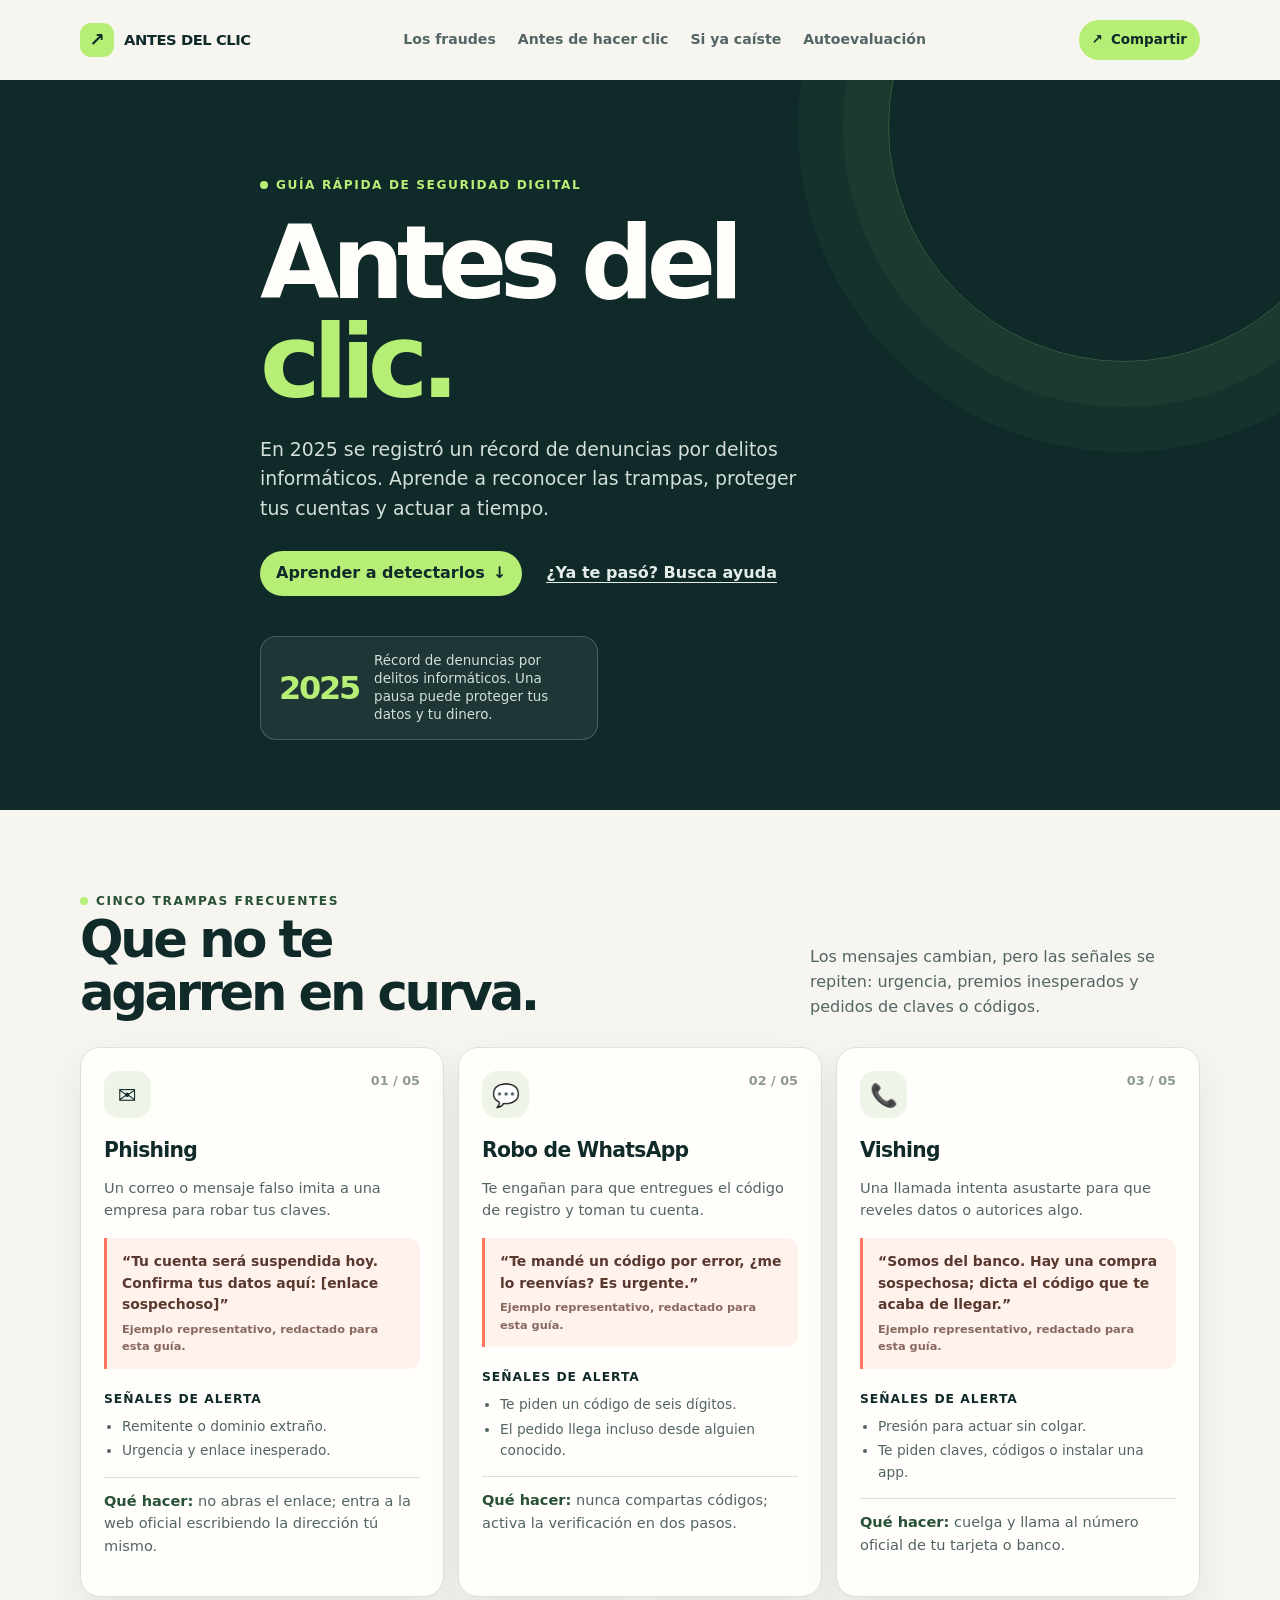
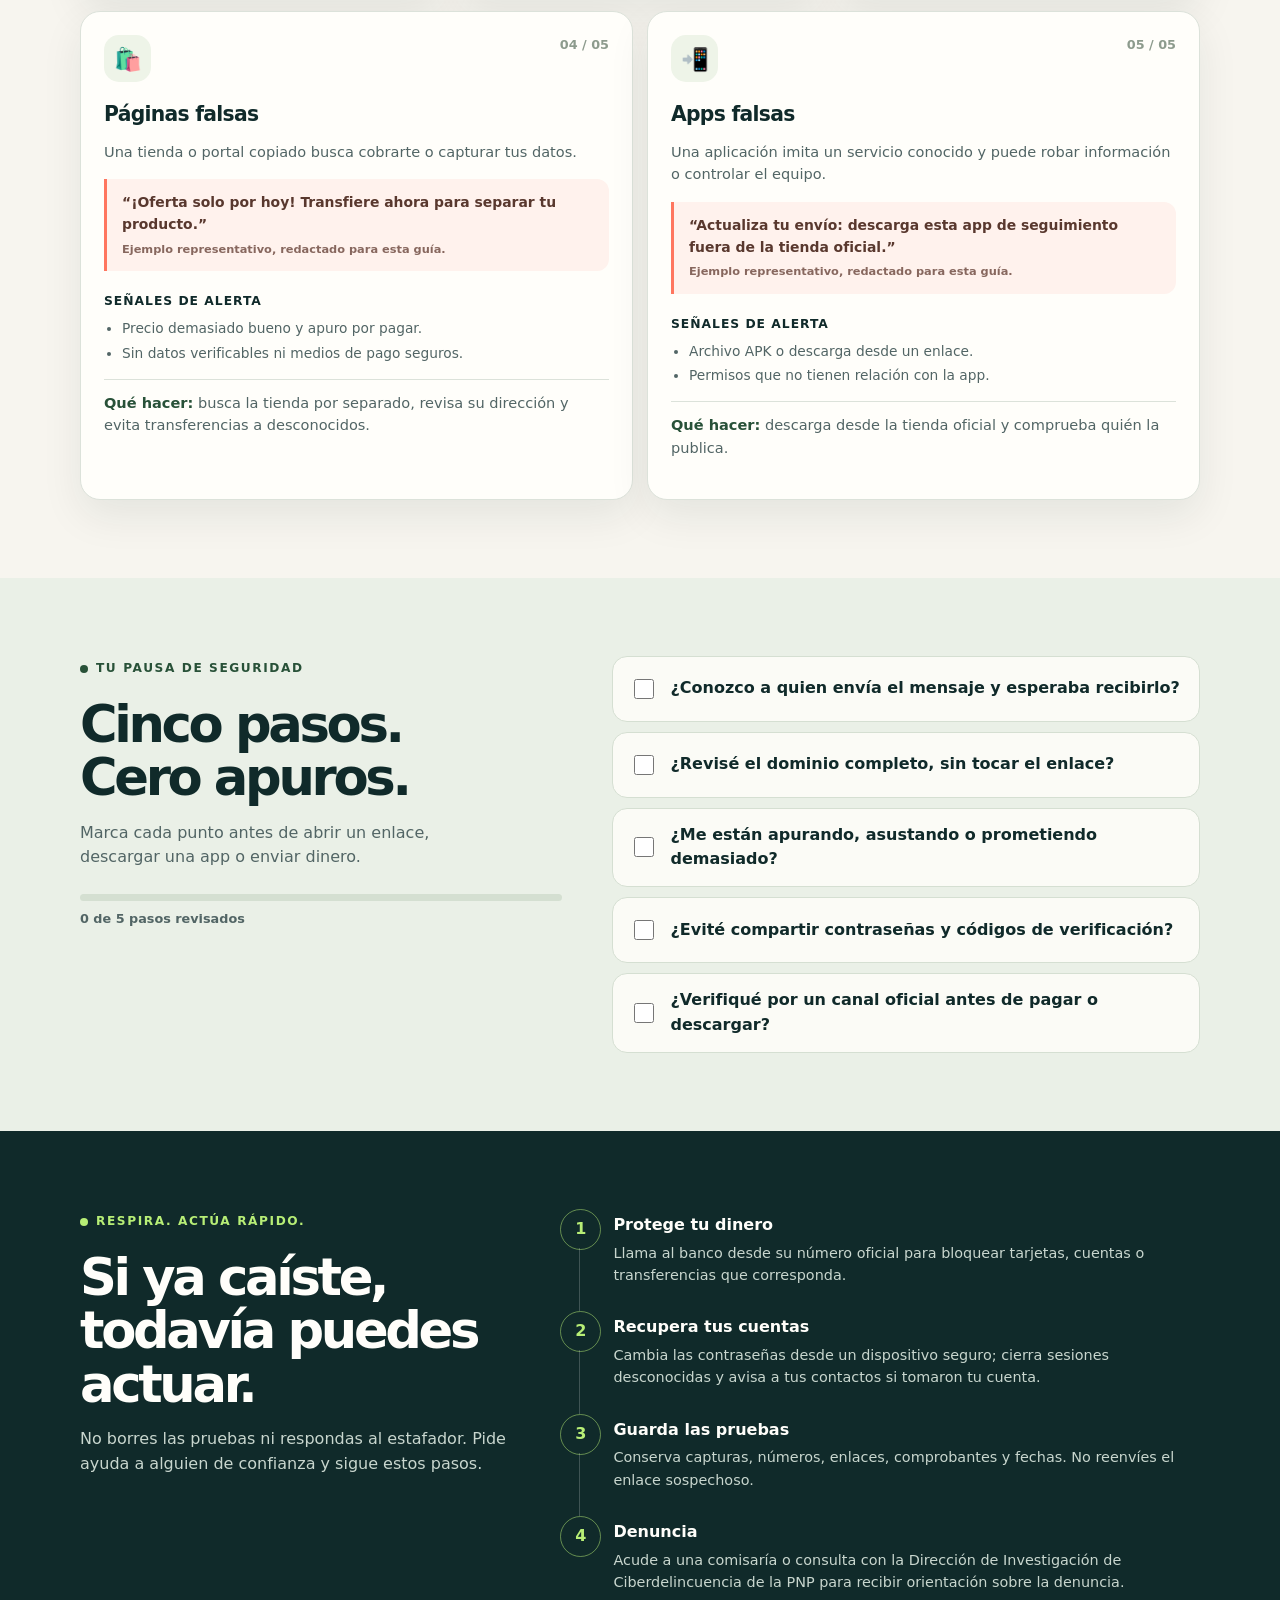
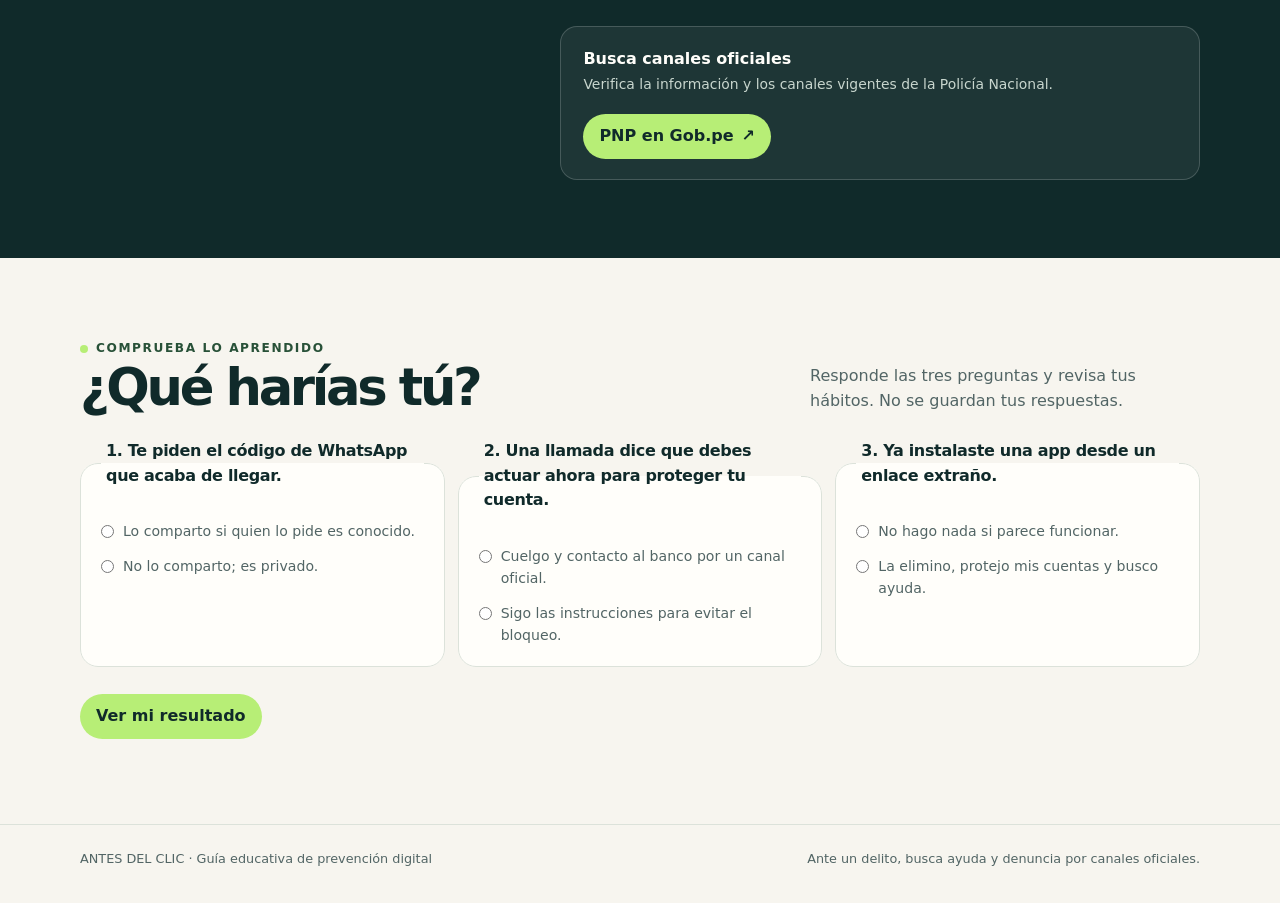
==== index.html @ f29f9cc2 "Add Antes del clic fraud prevention guide Co-authored-by: Copilot App <223556219+Copilot@users.norep" ====
<!doctype html>
<html lang="es">
<head>
  <meta charset="utf-8">
  <meta name="viewport" content="width=device-width, initial-scale=1">
  <meta name="theme-color" content="#102a2a">
  <meta name="description" content="Aprende a reconocer cinco fraudes digitales, proteger tus cuentas y saber qué hacer si ya caíste.">
  <title>Antes del clic — Guía contra fraudes digitales</title>
  <style>
    :root {
      color-scheme: light;
      --ink: #102a2a;
      --muted: #526565;
      --paper: #f7f5ef;
      --card: #fffefa;
      --green: #b7ee76;
      --green-dark: #285138;
      --coral: #ff765f;
      --line: #dce2da;
      --shadow: 0 16px 42px rgba(16, 42, 42, .08);
      font-family: Inter, ui-sans-serif, system-ui, -apple-system, BlinkMacSystemFont, "Segoe UI", sans-serif;
    }

    * { box-sizing: border-box; }
    html { scroll-behavior: smooth; }
    body {
      margin: 0;
      background: var(--paper);
      color: var(--ink);
      line-height: 1.55;
    }
    a { color: inherit; }
    button, input { font: inherit; }
    button, a { -webkit-tap-highlight-color: transparent; }
    :focus-visible { outline: 3px solid #ec704f; outline-offset: 3px; }

    .wrap { width: min(1120px, calc(100% - 40px)); margin-inline: auto; }
    .topbar {
      display: flex;
      align-items: center;
      justify-content: space-between;
      gap: 20px;
      padding-block: 20px;
    }
    .brand {
      display: inline-flex;
      align-items: center;
      gap: 10px;
      color: var(--ink);
      font-size: .92rem;
      font-weight: 850;
      letter-spacing: -.03em;
      text-decoration: none;
    }
    .brand-mark {
      display: grid;
      width: 34px;
      aspect-ratio: 1;
      place-items: center;
      border-radius: 11px;
      background: var(--green);
      font-size: 1.15rem;
    }
    .nav { display: flex; align-items: center; gap: 22px; }
    .nav a {
      color: var(--muted);
      font-size: .88rem;
      font-weight: 700;
      text-decoration: none;
    }
    .nav a:hover { color: var(--ink); }
    .share-button, .button {
      display: inline-flex;
      min-height: 44px;
      align-items: center;
      justify-content: center;
      gap: 8px;
      padding: 10px 16px;
      border: 0;
      border-radius: 999px;
      background: var(--green);
      color: var(--ink);
      cursor: pointer;
      font-weight: 800;
      text-decoration: none;
      transition: transform .18s ease, background .18s ease;
    }
    .share-button:hover, .button:hover { transform: translateY(-2px); background: #a9e563; }
    .share-button { min-height: 40px; padding: 8px 13px; font-size: .84rem; }

    .hero {
      position: relative;
      overflow: hidden;
      padding: clamp(42px, 8vw, 92px) 0 70px;
      background: var(--ink);
      color: #fffefa;
    }
    .hero::after {
      position: absolute;
      top: -190px;
      right: -80px;
      width: 470px;
      height: 470px;
      border: 1px solid rgba(183, 238, 118, .24);
      border-radius: 50%;
      box-shadow: 0 0 0 45px rgba(183, 238, 118, .04), 0 0 0 90px rgba(183, 238, 118, .035);
      content: "";
      pointer-events: none;
    }
    .hero-inner { position: relative; z-index: 1; max-width: 760px; }
    .eyebrow {
      display: inline-flex;
      align-items: center;
      gap: 8px;
      margin: 0 0 20px;
      color: var(--green);
      font-size: .76rem;
      font-weight: 850;
      letter-spacing: .13em;
      text-transform: uppercase;
    }
    .eyebrow::before { width: 8px; height: 8px; border-radius: 50%; background: var(--green); content: ""; }
    h1 {
      max-width: 760px;
      margin: 0;
      font-size: clamp(2.7rem, 8vw, 6.6rem);
      font-weight: 850;
      letter-spacing: -.075em;
      line-height: .96;
    }
    h1 span { color: var(--green); }
    .hero-copy { max-width: 560px; margin: 24px 0 28px; color: #d3dfd8; font-size: clamp(1rem, 2vw, 1.18rem); }
    .hero-actions { display: flex; flex-wrap: wrap; align-items: center; gap: 12px; }
    .text-link { padding: 10px 12px; color: #e4ede7; font-weight: 750; text-decoration-thickness: 1px; text-underline-offset: 4px; }
    .stat {
      display: flex;
      align-items: center;
      gap: 15px;
      width: fit-content;
      margin-top: 40px;
      padding: 15px 18px;
      border: 1px solid rgba(255,255,255,.2);
      border-radius: 16px;
      background: rgba(255,255,255,.06);
    }
    .stat-number { color: var(--green); font-size: 2rem; font-weight: 900; letter-spacing: -.07em; line-height: 1; }
    .stat-text { max-width: 205px; color: #d3dfd8; font-size: .84rem; line-height: 1.35; }

    main section { padding-block: 78px; }
    .section-heading { display: flex; align-items: end; justify-content: space-between; gap: 24px; margin-bottom: 28px; }
    .section-heading h2, .section-title {
      margin: 0;
      font-size: clamp(2rem, 4vw, 3.25rem);
      font-weight: 850;
      letter-spacing: -.065em;
      line-height: 1.04;
    }
    .section-heading p { max-width: 390px; margin: 0; color: var(--muted); }
    .cards { display: grid; grid-template-columns: repeat(6, 1fr); gap: 14px; }
    .fraud-card {
      grid-column: span 2;
      display: flex;
      flex-direction: column;
      min-height: 360px;
      padding: 23px;
      border: 1px solid var(--line);
      border-radius: 20px;
      background: var(--card);
      box-shadow: var(--shadow);
    }
    .fraud-card:nth-child(4), .fraud-card:nth-child(5) { grid-column: span 3; }
    .card-top { display: flex; align-items: start; justify-content: space-between; gap: 12px; margin-bottom: 17px; }
    .icon {
      display: grid;
      width: 47px;
      aspect-ratio: 1;
      place-items: center;
      border-radius: 15px;
      background: #eef4e8;
      font-size: 1.4rem;
    }
    .number { color: #8d9b8d; font-size: .8rem; font-weight: 850; }
    .fraud-card h3 { margin: 0 0 10px; font-size: 1.27rem; letter-spacing: -.035em; }
    .fraud-card > p { margin: 0 0 16px; color: var(--muted); font-size: .91rem; }
    .message {
      margin: 0 0 17px;
      padding: 13px 15px;
      border-left: 3px solid var(--coral);
      border-radius: 0 12px 12px 0;
      background: #fff2ed;
      color: #59382e;
      font-size: .87rem;
      font-weight: 650;
    }
    .message small { display: block; margin-top: 5px; color: #87675e; font-size: .71rem; font-weight: 600; }
    .fraud-card h4 { margin: 4px 0 7px; font-size: .77rem; letter-spacing: .08em; text-transform: uppercase; }
    .fraud-card ul { margin: 0 0 15px; padding-left: 18px; color: var(--muted); font-size: .86rem; }
    .fraud-card li + li { margin-top: 3px; }
    .action-tip { margin-top: auto; padding-top: 12px; border-top: 1px solid var(--line); font-size: .86rem; }
    .action-tip strong { color: var(--green-dark); }

    .check-section { background: #eaf0e7; }
    .checklist-layout { display: grid; grid-template-columns: .9fr 1.1fr; gap: 50px; align-items: start; }
    .checklist-intro .eyebrow { color: var(--green-dark); }
    .checklist-intro .eyebrow::before { background: var(--green-dark); }
    .checklist-intro p { max-width: 360px; color: var(--muted); }
    .progress {
      height: 7px;
      overflow: hidden;
      margin: 24px 0 8px;
      border-radius: 9px;
      background: #d4dfd1;
    }
    .progress > span { display: block; width: 0; height: 100%; border-radius: inherit; background: #47805a; transition: width .2s ease; }
    .progress-label { color: var(--muted); font-size: .8rem; font-weight: 750; }
    .checklist { display: grid; gap: 10px; }
    .check-item {
      display: flex;
      min-height: 66px;
      align-items: center;
      gap: 14px;
      padding: 14px 17px;
      border: 1px solid #d5dfd2;
      border-radius: 15px;
      background: rgba(255,254,250,.8);
      cursor: pointer;
      font-weight: 720;
    }
    .check-item input { width: 20px; height: 20px; flex: 0 0 auto; accent-color: #3e7651; }
    .check-item:has(input:checked) { border-color: #7aa981; background: #f6fbf3; }

    .response { background: var(--ink); color: #fffefa; }
    .response .eyebrow { color: var(--green); }
    .response-grid { display: grid; grid-template-columns: .8fr 1.2fr; gap: 54px; }
    .response .section-title { max-width: 430px; }
    .response-intro { color: #c8d6ce; }
    .steps { display: grid; gap: 0; margin: 0; padding: 0; list-style: none; counter-reset: step; }
    .steps li {
      position: relative;
      display: grid;
      grid-template-columns: 39px 1fr;
      gap: 14px;
      padding: 0 0 25px;
      counter-increment: step;
    }
    .steps li:not(:last-child)::after {
      position: absolute;
      top: 39px;
      bottom: 0;
      left: 19px;
      width: 1px;
      background: rgba(255,255,255,.2);
      content: "";
    }
    .steps li::before {
      display: grid;
      width: 39px;
      aspect-ratio: 1;
      place-items: center;
      border: 1px solid rgba(183,238,118,.5);
      border-radius: 50%;
      color: var(--green);
      content: counter(step);
      font-weight: 850;
    }
    .steps strong { display: block; margin: 4px 0; font-size: 1rem; }
    .steps p { margin: 0; color: #c8d6ce; font-size: .9rem; }
    .report-box {
      display: flex;
      flex-wrap: wrap;
      align-items: center;
      justify-content: space-between;
      gap: 18px;
      margin-top: 7px;
      padding: 20px 22px;
      border: 1px solid rgba(255,255,255,.18);
      border-radius: 17px;
      background: rgba(255,255,255,.06);
    }
    .report-box strong { display: block; margin-bottom: 3px; }
    .report-box p { margin: 0; color: #c8d6ce; font-size: .87rem; }
    .report-box a { white-space: nowrap; }

    .quiz-section { background: var(--paper); }
    .quiz-intro { display: flex; justify-content: space-between; align-items: end; gap: 20px; margin-bottom: 25px; }
    .quiz-intro p { max-width: 390px; margin: 0; color: var(--muted); }
    .quiz {
      display: grid;
      grid-template-columns: repeat(3, 1fr);
      gap: 13px;
    }
    fieldset {
      min-width: 0;
      margin: 0;
      padding: 20px;
      border: 1px solid var(--line);
      border-radius: 18px;
      background: var(--card);
    }
    legend { padding: 0 5px; font-weight: 800; letter-spacing: -.02em; }
    .option { display: flex; align-items: start; gap: 9px; margin-top: 13px; color: var(--muted); font-size: .88rem; cursor: pointer; }
    .option input { flex: 0 0 auto; margin: 4px 0 0; accent-color: #3e7651; }
    .quiz-actions { display: flex; align-items: center; gap: 16px; margin-top: 19px; }
    .quiz-result { min-height: 28px; color: var(--green-dark); font-weight: 750; }
    .quiz-result[data-state="error"] { color: #aa452f; }

    footer { padding: 24px 0 34px; border-top: 1px solid var(--line); color: var(--muted); font-size: .8rem; }
    .footer-inner { display: flex; justify-content: space-between; gap: 20px; }
    .sr-only {
      position: absolute;
      width: 1px;
      height: 1px;
      overflow: hidden;
      clip: rect(0, 0, 0, 0);
      white-space: nowrap;
      clip-path: inset(50%);
    }

    @media (max-width: 760px) {
      .wrap { width: min(100% - 32px, 600px); }
      .topbar { padding-block: 14px; }
      .nav { display: none; }
      .hero { padding: 58px 0 50px; }
      .hero::after { top: -220px; right: -300px; }
      .hero-copy { margin-top: 18px; }
      .stat { margin-top: 30px; }
      main section { padding-block: 55px; }
      .section-heading, .quiz-intro { display: block; }
      .section-heading p, .quiz-intro p { margin-top: 12px; }
      .cards { grid-template-columns: 1fr; gap: 12px; }
      .fraud-card, .fraud-card:nth-child(4), .fraud-card:nth-child(5) { grid-column: auto; min-height: 0; padding: 20px; }
      .checklist-layout, .response-grid { grid-template-columns: 1fr; gap: 25px; }
      .checklist-intro p { margin-bottom: 0; }
      .progress { margin-top: 19px; }
      .quiz { grid-template-columns: 1fr; }
      .quiz-actions { align-items: start; flex-direction: column; gap: 8px; }
      .footer-inner { flex-direction: column; gap: 6px; }
    }
    @media (prefers-reduced-motion: reduce) {
      *, *::before, *::after { scroll-behavior: auto !important; transition-duration: .01ms !important; }
    }
  </style>
</head>
<body>
  <header class="wrap topbar">
    <a class="brand" href="#" aria-label="Antes del clic, inicio">
      <span class="brand-mark" aria-hidden="true">↗</span>
      <span>ANTES DEL CLIC</span>
    </a>
    <nav class="nav" aria-label="Navegación principal">
      <a href="#fraudes">Los fraudes</a>
      <a href="#verificacion">Antes de hacer clic</a>
      <a href="#ayuda">Si ya caíste</a>
      <a href="#quiz">Autoevaluación</a>
    </nav>
    <button class="share-button" id="share-button" type="button" aria-label="Compartir esta guía">↗ <span>Compartir</span></button>
  </header>

  <section class="hero" aria-labelledby="hero-title">
    <div class="wrap hero-inner">
      <p class="eyebrow">Guía rápida de seguridad digital</p>
      <h1 id="hero-title">Antes del<br><span>clic.</span></h1>
      <p class="hero-copy">En 2025 se registró un récord de denuncias por delitos informáticos. Aprende a reconocer las trampas, proteger tus cuentas y actuar a tiempo.</p>
      <div class="hero-actions">
        <a class="button" href="#fraudes">Aprender a detectarlos <span aria-hidden="true">↓</span></a>
        <a class="text-link" href="#ayuda">¿Ya te pasó? Busca ayuda</a>
      </div>
      <div class="stat" role="note" aria-label="Dato central: récord de denuncias por delitos informáticos en 2025">
        <span class="stat-number">2025</span>
        <span class="stat-text">Récord de denuncias por delitos informáticos. Una pausa puede proteger tus datos y tu dinero.</span>
      </div>
    </div>
  </section>

  <main>
    <section class="wrap" id="fraudes" aria-labelledby="fraudes-title">
      <div class="section-heading">
        <div>
          <p class="eyebrow" style="color: var(--green-dark);">Cinco trampas frecuentes</p>
          <h2 id="fraudes-title">Que no te<br>agarren en curva.</h2>
        </div>
        <p>Los mensajes cambian, pero las señales se repiten: urgencia, premios inesperados y pedidos de claves o códigos.</p>
      </div>

      <div class="cards">
        <article class="fraud-card">
          <div class="card-top"><span class="icon" aria-hidden="true">✉️</span><span class="number">01 / 05</span></div>
          <h3>Phishing</h3>
          <p>Un correo o mensaje falso imita a una empresa para robar tus claves.</p>
          <blockquote class="message">“Tu cuenta será suspendida hoy. Confirma tus datos aquí: [enlace sospechoso]”<small>Ejemplo representativo, redactado para esta guía.</small></blockquote>
          <h4>Señales de alerta</h4>
          <ul><li>Remitente o dominio extraño.</li><li>Urgencia y enlace inesperado.</li></ul>
          <p class="action-tip"><strong>Qué hacer:</strong> no abras el enlace; entra a la web oficial escribiendo la dirección tú mismo.</p>
        </article>

        <article class="fraud-card">
          <div class="card-top"><span class="icon" aria-hidden="true">💬</span><span class="number">02 / 05</span></div>
          <h3>Robo de WhatsApp</h3>
          <p>Te engañan para que entregues el código de registro y toman tu cuenta.</p>
          <blockquote class="message">“Te mandé un código por error, ¿me lo reenvías? Es urgente.”<small>Ejemplo representativo, redactado para esta guía.</small></blockquote>
          <h4>Señales de alerta</h4>
          <ul><li>Te piden un código de seis dígitos.</li><li>El pedido llega incluso desde alguien conocido.</li></ul>
          <p class="action-tip"><strong>Qué hacer:</strong> nunca compartas códigos; activa la verificación en dos pasos.</p>
        </article>

        <article class="fraud-card">
          <div class="card-top"><span class="icon" aria-hidden="true">📞</span><span class="number">03 / 05</span></div>
          <h3>Vishing</h3>
          <p>Una llamada intenta asustarte para que reveles datos o autorices algo.</p>
          <blockquote class="message">“Somos del banco. Hay una compra sospechosa; dicta el código que te acaba de llegar.”<small>Ejemplo representativo, redactado para esta guía.</small></blockquote>
          <h4>Señales de alerta</h4>
          <ul><li>Presión para actuar sin colgar.</li><li>Te piden claves, códigos o instalar una app.</li></ul>
          <p class="action-tip"><strong>Qué hacer:</strong> cuelga y llama al número oficial de tu tarjeta o banco.</p>
        </article>

        <article class="fraud-card">
          <div class="card-top"><span class="icon" aria-hidden="true">🛍️</span><span class="number">04 / 05</span></div>
          <h3>Páginas falsas</h3>
          <p>Una tienda o portal copiado busca cobrarte o capturar tus datos.</p>
          <blockquote class="message">“¡Oferta solo por hoy! Transfiere ahora para separar tu producto.”<small>Ejemplo representativo, redactado para esta guía.</small></blockquote>
          <h4>Señales de alerta</h4>
          <ul><li>Precio demasiado bueno y apuro por pagar.</li><li>Sin datos verificables ni medios de pago seguros.</li></ul>
          <p class="action-tip"><strong>Qué hacer:</strong> busca la tienda por separado, revisa su dirección y evita transferencias a desconocidos.</p>
        </article>

        <article class="fraud-card">
          <div class="card-top"><span class="icon" aria-hidden="true">📲</span><span class="number">05 / 05</span></div>
          <h3>Apps falsas</h3>
          <p>Una aplicación imita un servicio conocido y puede robar información o controlar el equipo.</p>
          <blockquote class="message">“Actualiza tu envío: descarga esta app de seguimiento fuera de la tienda oficial.”<small>Ejemplo representativo, redactado para esta guía.</small></blockquote>
          <h4>Señales de alerta</h4>
          <ul><li>Archivo APK o descarga desde un enlace.</li><li>Permisos que no tienen relación con la app.</li></ul>
          <p class="action-tip"><strong>Qué hacer:</strong> descarga desde la tienda oficial y comprueba quién la publica.</p>
        </article>
      </div>
    </section>

    <section class="check-section" id="verificacion" aria-labelledby="check-title">
      <div class="wrap checklist-layout">
        <div class="checklist-intro">
          <p class="eyebrow">Tu pausa de seguridad</p>
          <h2 class="section-title" id="check-title">Cinco pasos.<br>Cero apuros.</h2>
          <p>Marca cada punto antes de abrir un enlace, descargar una app o enviar dinero.</p>
          <div class="progress" role="progressbar" aria-label="Progreso de la lista de verificación" aria-valuemin="0" aria-valuemax="5" aria-valuenow="0"><span id="progress-bar"></span></div>
          <div class="progress-label" id="progress-label" aria-live="polite">0 de 5 pasos revisados</div>
        </div>
        <div class="checklist">
          <label class="check-item"><input type="checkbox"><span>¿Conozco a quien envía el mensaje y esperaba recibirlo?</span></label>
          <label class="check-item"><input type="checkbox"><span>¿Revisé el dominio completo, sin tocar el enlace?</span></label>
          <label class="check-item"><input type="checkbox"><span>¿Me están apurando, asustando o prometiendo demasiado?</span></label>
          <label class="check-item"><input type="checkbox"><span>¿Evité compartir contraseñas y códigos de verificación?</span></label>
          <label class="check-item"><input type="checkbox"><span>¿Verifiqué por un canal oficial antes de pagar o descargar?</span></label>
        </div>
      </div>
    </section>

    <section class="response" id="ayuda" aria-labelledby="help-title">
      <div class="wrap response-grid">
        <div>
          <p class="eyebrow">Respira. Actúa rápido.</p>
          <h2 class="section-title" id="help-title">Si ya caíste,<br>todavía puedes actuar.</h2>
          <p class="response-intro">No borres las pruebas ni respondas al estafador. Pide ayuda a alguien de confianza y sigue estos pasos.</p>
        </div>
        <div>
          <ol class="steps">
            <li><div><strong>Protege tu dinero</strong><p>Llama al banco desde su número oficial para bloquear tarjetas, cuentas o transferencias que corresponda.</p></div></li>
            <li><div><strong>Recupera tus cuentas</strong><p>Cambia las contraseñas desde un dispositivo seguro; cierra sesiones desconocidas y avisa a tus contactos si tomaron tu cuenta.</p></div></li>
            <li><div><strong>Guarda las pruebas</strong><p>Conserva capturas, números, enlaces, comprobantes y fechas. No reenvíes el enlace sospechoso.</p></div></li>
            <li><div><strong>Denuncia</strong><p>Acude a una comisaría o consulta con la Dirección de Investigación de Ciberdelincuencia de la PNP para recibir orientación sobre la denuncia.</p></div></li>
          </ol>
          <div class="report-box">
            <div><strong>Busca canales oficiales</strong><p>Verifica la información y los canales vigentes de la Policía Nacional.</p></div>
            <a class="button" href="https://www.gob.pe/pnp" target="_blank" rel="noopener noreferrer">PNP en Gob.pe <span aria-hidden="true">↗</span></a>
          </div>
        </div>
      </div>
    </section>

    <section class="quiz-section" id="quiz" aria-labelledby="quiz-title">
      <div class="wrap">
        <div class="quiz-intro">
          <div><p class="eyebrow" style="color: var(--green-dark);">Comprueba lo aprendido</p><h2 class="section-title" id="quiz-title">¿Qué harías tú?</h2></div>
          <p>Responde las tres preguntas y revisa tus hábitos. No se guardan tus respuestas.</p>
        </div>
        <form id="quiz-form">
          <div class="quiz">
            <fieldset>
              <legend>1. Te piden el código de WhatsApp que acaba de llegar.</legend>
              <label class="option"><input type="radio" name="q1" value="a"> Lo comparto si quien lo pide es conocido.</label>
              <label class="option"><input type="radio" name="q1" value="b"> No lo comparto; es privado.</label>
            </fieldset>
            <fieldset>
              <legend>2. Una llamada dice que debes actuar ahora para proteger tu cuenta.</legend>
              <label class="option"><input type="radio" name="q2" value="a"> Cuelgo y contacto al banco por un canal oficial.</label>
              <label class="option"><input type="radio" name="q2" value="b"> Sigo las instrucciones para evitar el bloqueo.</label>
            </fieldset>
            <fieldset>
              <legend>3. Ya instalaste una app desde un enlace extraño.</legend>
              <label class="option"><input type="radio" name="q3" value="a"> No hago nada si parece funcionar.</label>
              <label class="option"><input type="radio" name="q3" value="b"> La elimino, protejo mis cuentas y busco ayuda.</label>
            </fieldset>
          </div>
          <div class="quiz-actions">
            <button class="button" type="submit">Ver mi resultado</button>
            <p class="quiz-result" id="quiz-result" aria-live="polite"></p>
          </div>
        </form>
      </div>
    </section>
  </main>

  <footer>
    <div class="wrap footer-inner">
      <span>ANTES DEL CLIC · Guía educativa de prevención digital</span>
      <span>Ante un delito, busca ayuda y denuncia por canales oficiales.</span>
    </div>
  </footer>

  <script>
    const checks = Array.from(document.querySelectorAll('.check-item input'));
    const progressBar = document.getElementById('progress-bar');
    const progress = document.querySelector('.progress');
    const progressLabel = document.getElementById('progress-label');

    function updateProgress() {
      const completed = checks.filter((check) => check.checked).length;
      progressBar.style.width = `${completed * 20}%`;
      progress.setAttribute('aria-valuenow', String(completed));
      progressLabel.textContent = `${completed} de 5 pasos revisados`;
    }

    checks.forEach((check) => check.addEventListener('change', updateProgress));

    document.getElementById('quiz-form').addEventListener('submit', (event) => {
      event.preventDefault();
      const form = event.currentTarget;
      const answers = ['q1', 'q2', 'q3'];
      const result = document.getElementById('quiz-result');
      const unanswered = answers.some((name) => !form.querySelector(`input[name="${name}"]:checked`));

      if (unanswered) {
        result.dataset.state = 'error';
        result.textContent = 'Responde las tres preguntas para ver tu resultado.';
        return;
      }

      const score = answers.reduce((total, name) => {
        return total + (form.querySelector(`input[name="${name}"]:checked`).value === 'b' && name !== 'q2' ||
          form.querySelector(`input[name="${name}"]:checked`).value === 'a' && name === 'q2' ? 1 : 0);
      }, 0);
      result.dataset.state = 'success';
      result.textContent = score === 3
        ? '¡Excelente! Reconoces las señales y sabes cómo reaccionar.'
        : `Obtuviste ${score} de 3. Repasa la guía: tus códigos son privados y siempre puedes verificar por un canal oficial.`;
    });

    document.getElementById('share-button').addEventListener('click', async () => {
      const shareData = {
        title: document.title,
        text: 'Una guía breve para reconocer fraudes digitales y saber qué hacer.',
        url: window.location.href
      };
      const button = document.getElementById('share-button');
      try {
        if (navigator.share) {
          await navigator.share(shareData);
        } else if (navigator.clipboard && window.isSecureContext) {
          await navigator.clipboard.writeText(shareData.url);
          button.querySelector('span').textContent = 'Enlace copiado';
          window.setTimeout(() => { button.querySelector('span').textContent = 'Compartir'; }, 2200);
        } else {
          window.prompt('Copia este enlace para compartir la guía:', shareData.url);
        }
      } catch (error) {
        if (error.name !== 'AbortError') {
          button.querySelector('span').textContent = 'No se pudo compartir';
          window.setTimeout(() => { button.querySelector('span').textContent = 'Compartir'; }, 2200);
        }
      }
    });
  </script>
</body>
</html>
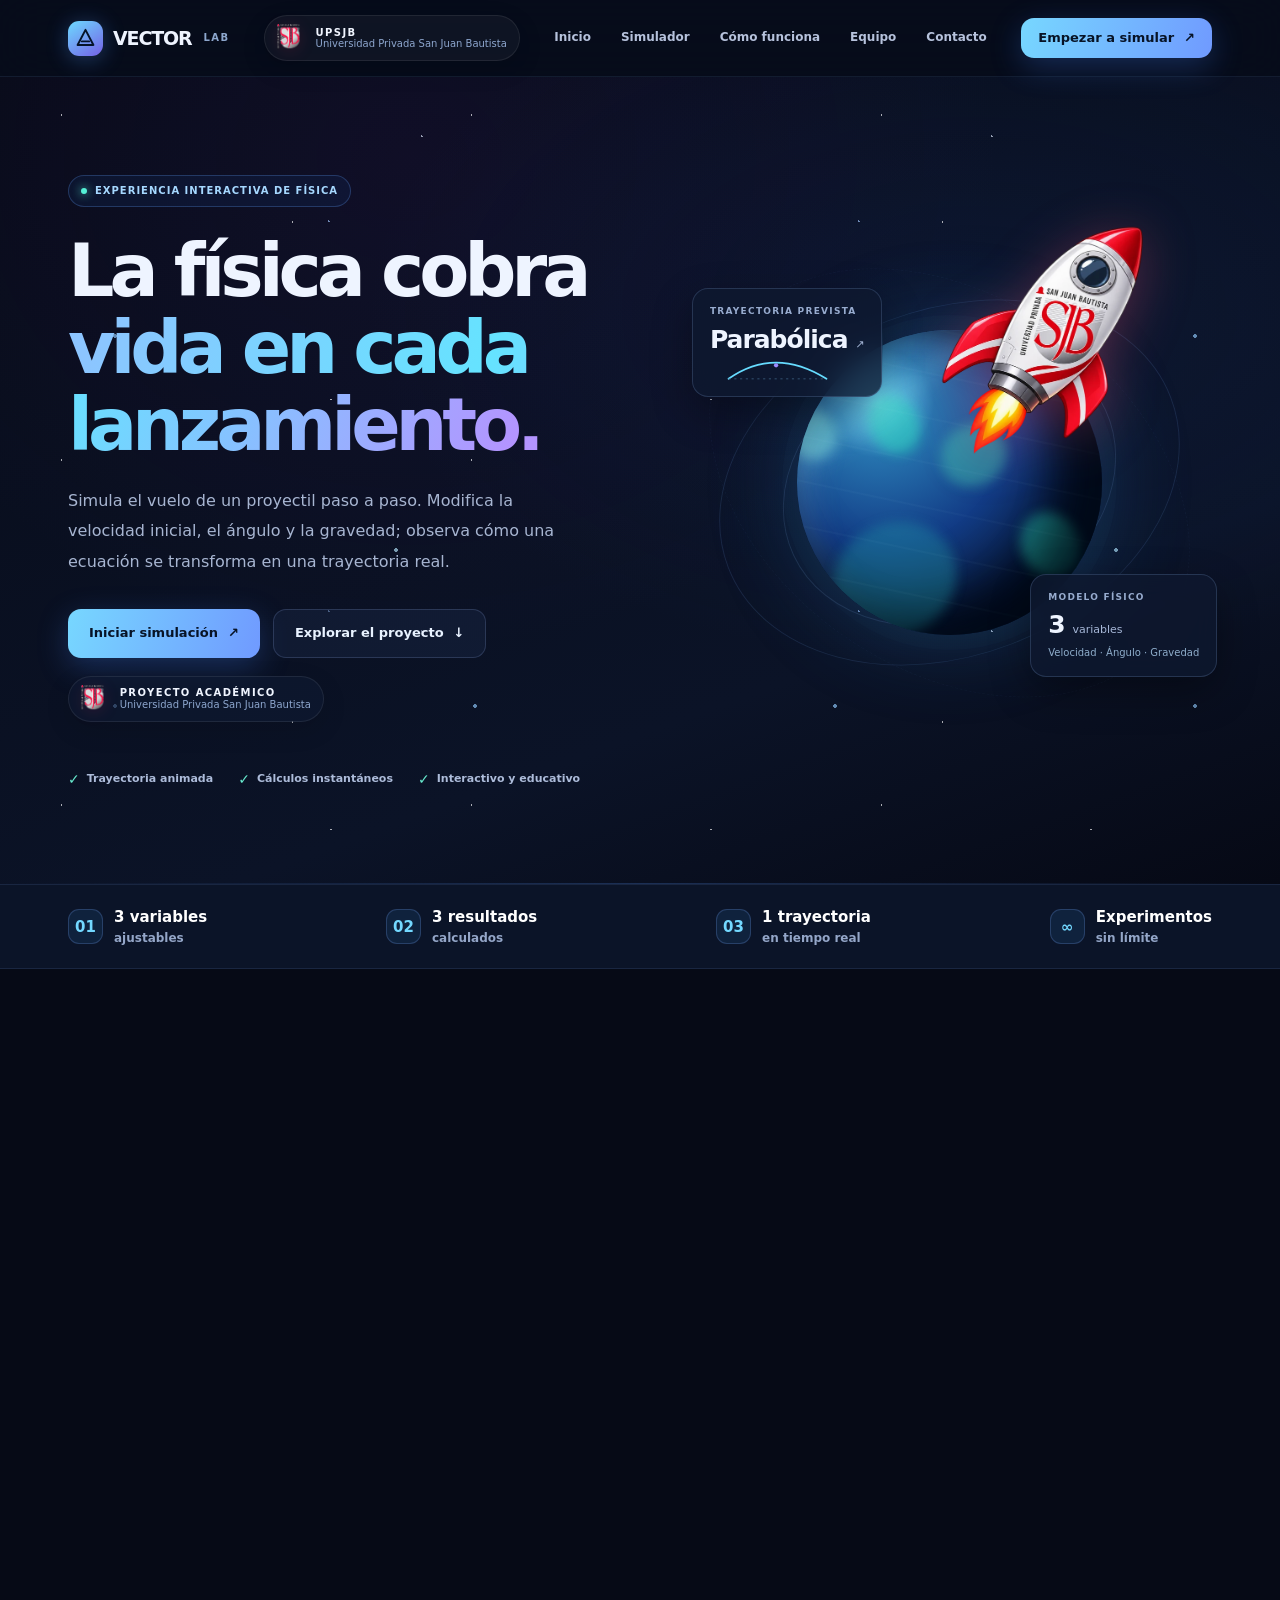
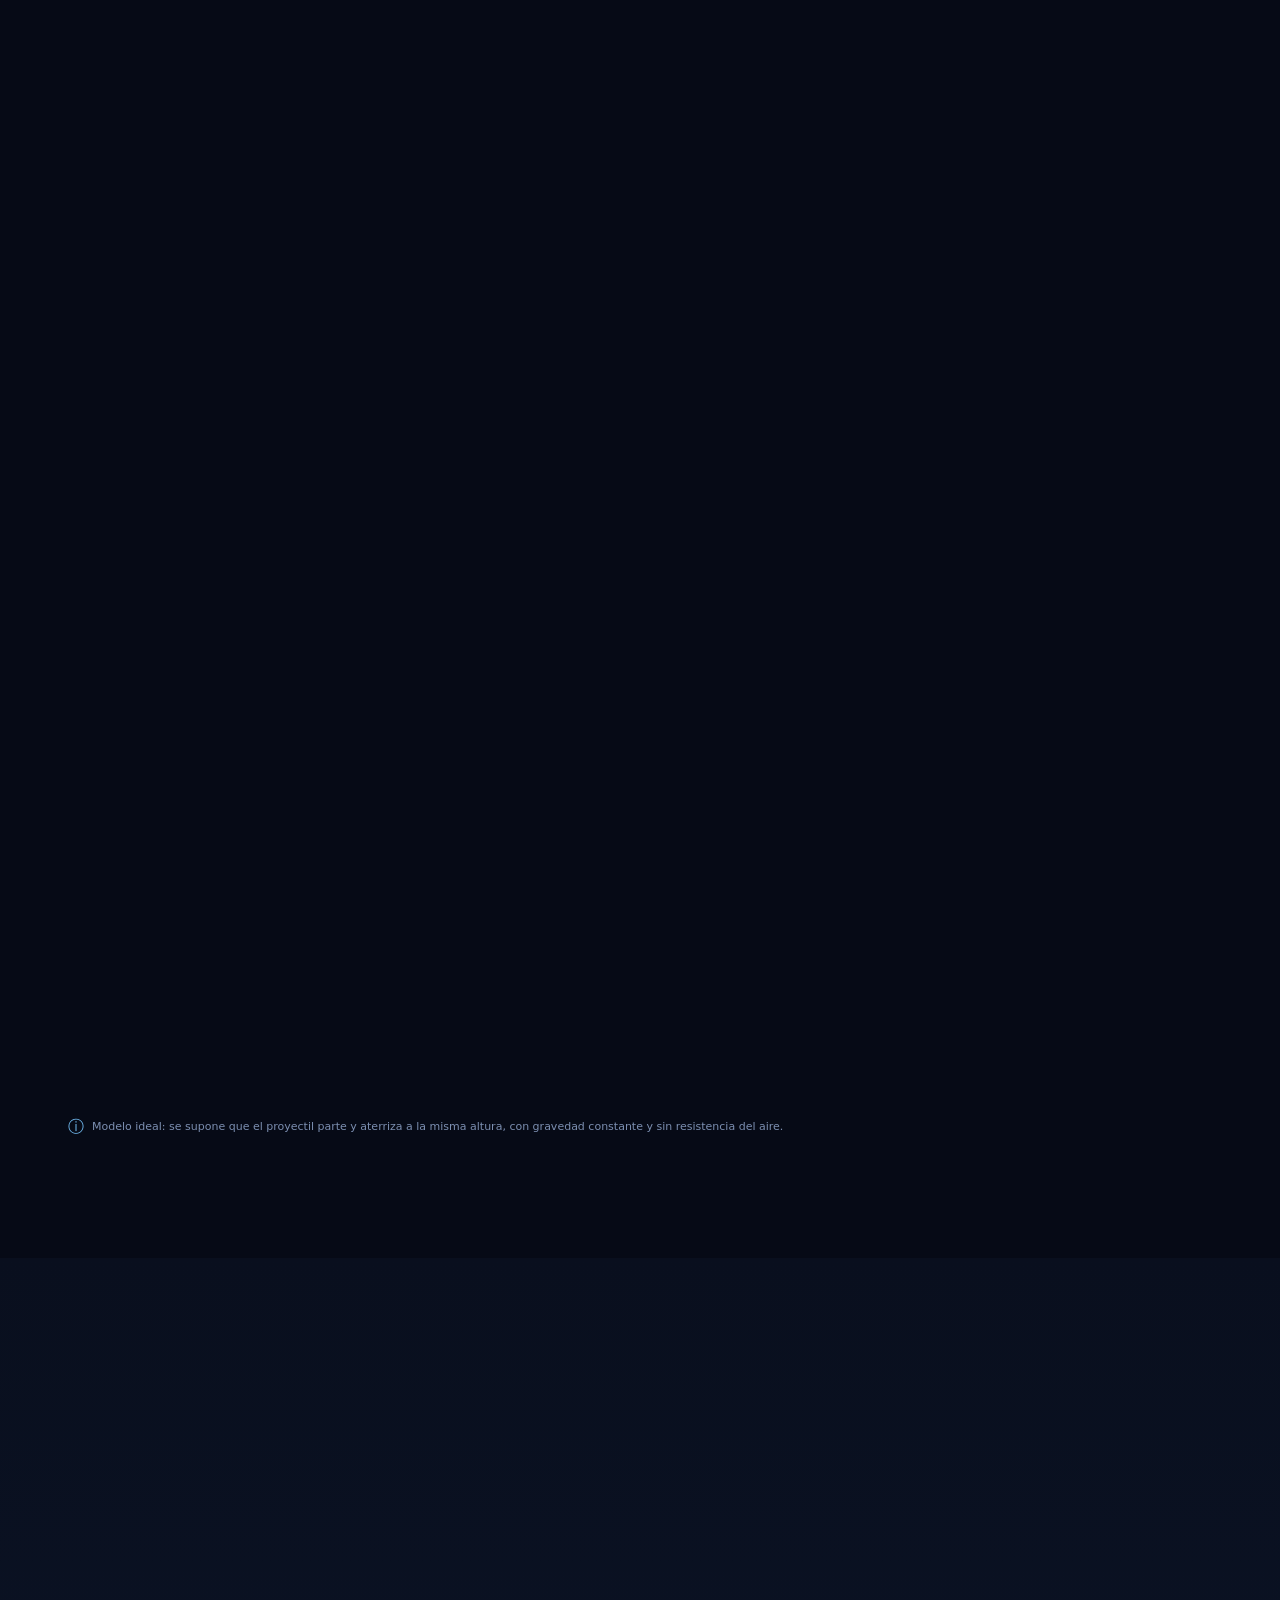
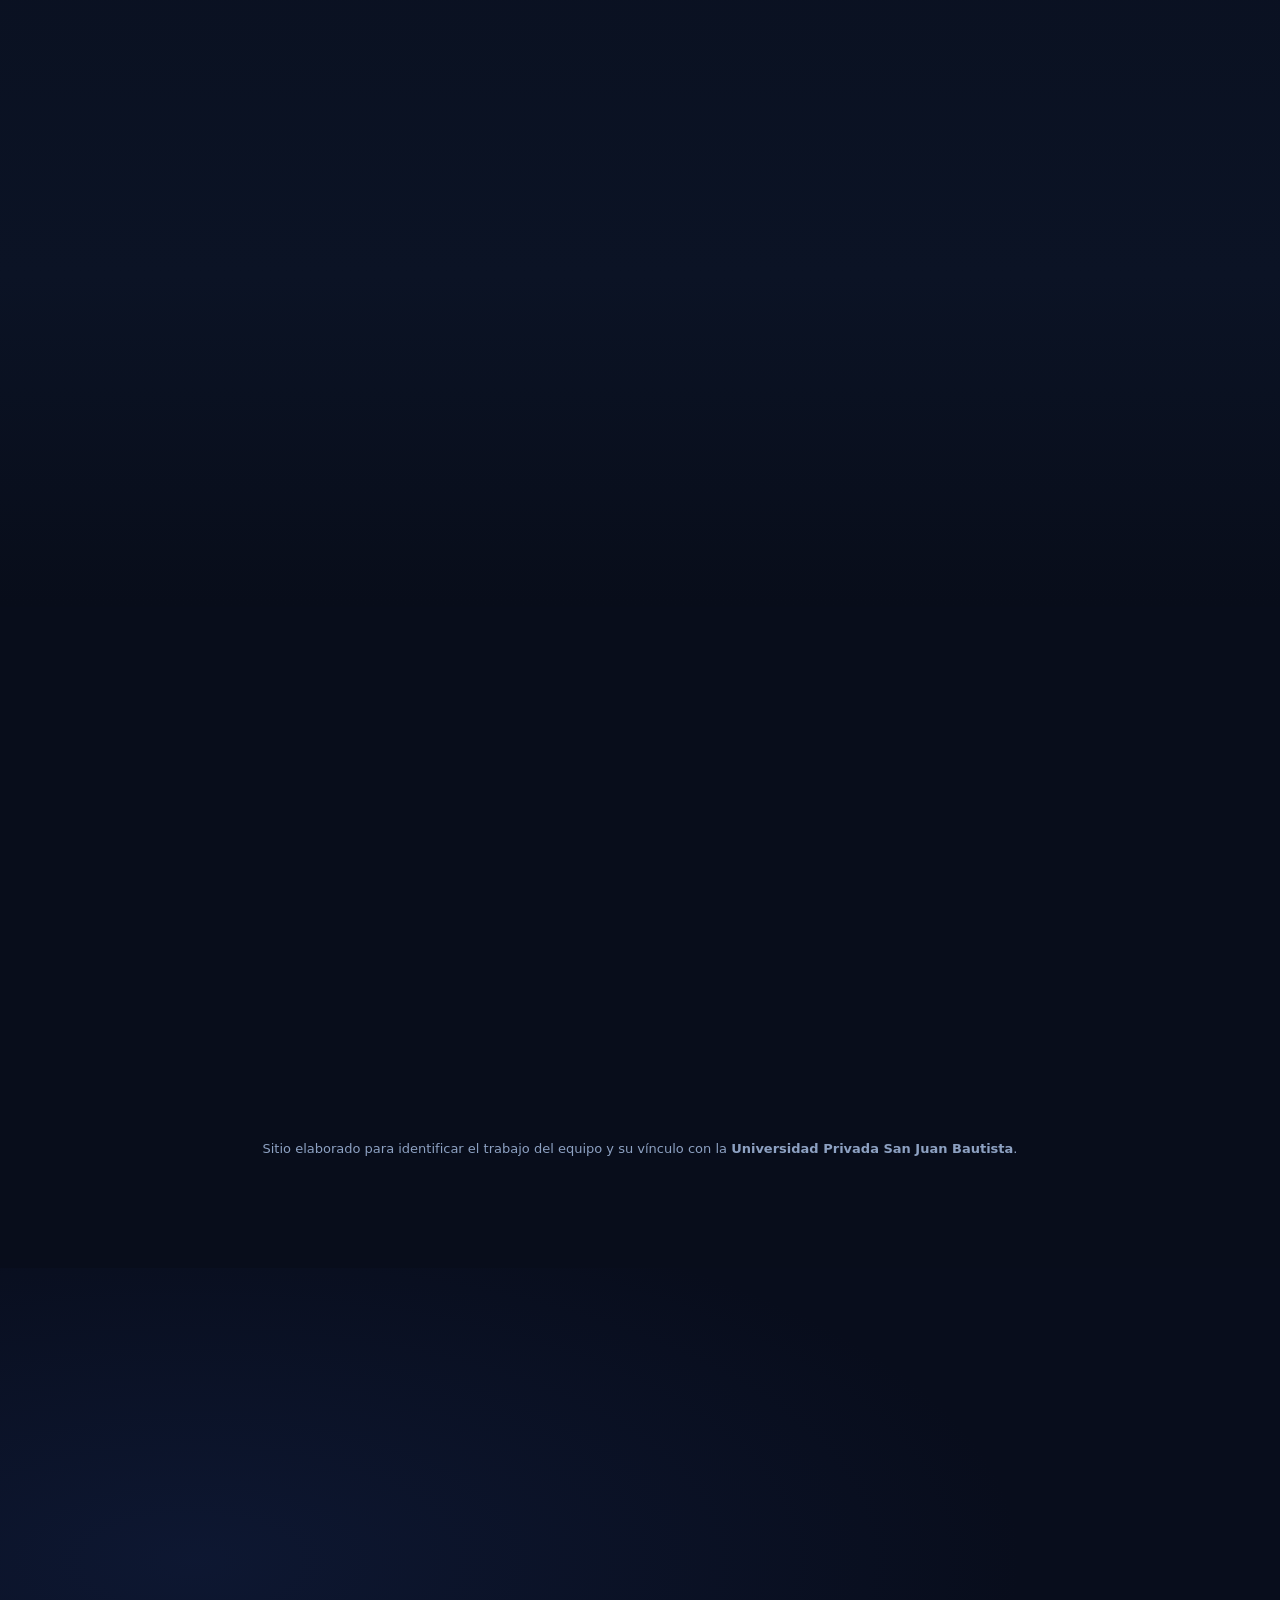
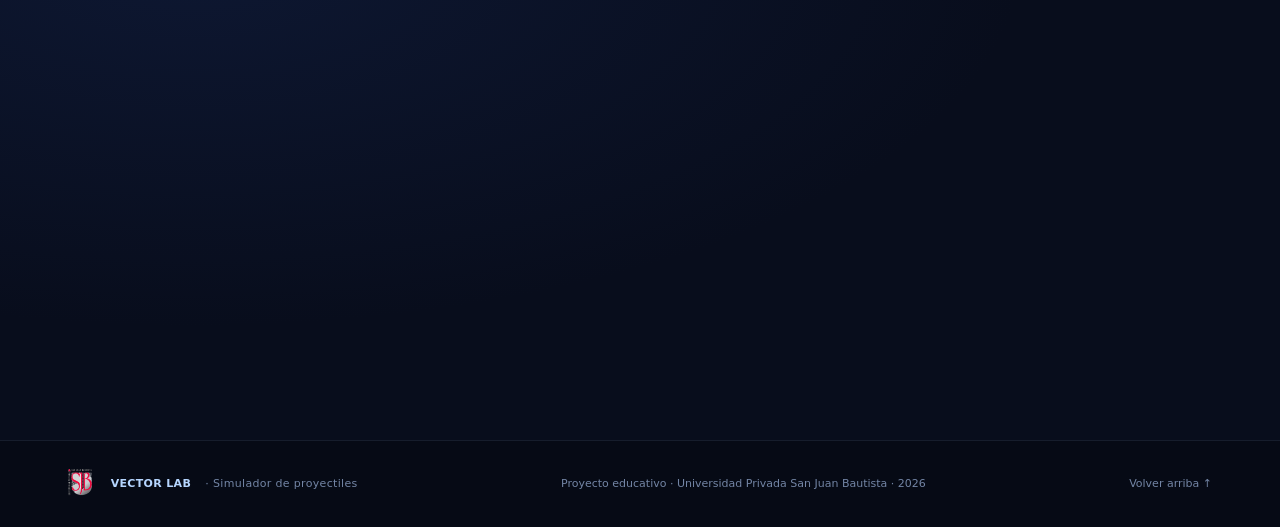
==== commit b2d07e9b: "Add projectile simulator landing page Co-authored-by: Copilot App <223556219+Copilot@users.noreply.g" ====
--- a/index.html
+++ b/index.html
@@ -1,583 +1,187 @@
-<!doctype html>
+<!DOCTYPE html>
 <html lang="es">
 <head>
-  <meta charset="utf-8">
-  <meta name="viewport" content="width=device-width, initial-scale=1">
-  <meta name="theme-color" content="#102a2a">
-  <meta name="description" content="Aprende a reconocer cinco fraudes digitales, proteger tus cuentas y saber qué hacer si ya caíste.">
-  <title>Antes del clic — Guía contra fraudes digitales</title>
-  <style>
-    :root {
-      color-scheme: light;
-      --ink: #102a2a;
-      --muted: #526565;
-      --paper: #f7f5ef;
-      --card: #fffefa;
-      --green: #b7ee76;
-      --green-dark: #285138;
-      --coral: #ff765f;
-      --line: #dce2da;
-      --shadow: 0 16px 42px rgba(16, 42, 42, .08);
-      font-family: Inter, ui-sans-serif, system-ui, -apple-system, BlinkMacSystemFont, "Segoe UI", sans-serif;
-    }
-
-    * { box-sizing: border-box; }
-    html { scroll-behavior: smooth; }
-    body {
-      margin: 0;
-      background: var(--paper);
-      color: var(--ink);
-      line-height: 1.55;
-    }
-    a { color: inherit; }
-    button, input { font: inherit; }
-    button, a { -webkit-tap-highlight-color: transparent; }
-    :focus-visible { outline: 3px solid #ec704f; outline-offset: 3px; }
-
-    .wrap { width: min(1120px, calc(100% - 40px)); margin-inline: auto; }
-    .topbar {
-      display: flex;
-      align-items: center;
-      justify-content: space-between;
-      gap: 20px;
-      padding-block: 20px;
-    }
-    .brand {
-      display: inline-flex;
-      align-items: center;
-      gap: 10px;
-      color: var(--ink);
-      font-size: .92rem;
-      font-weight: 850;
-      letter-spacing: -.03em;
-      text-decoration: none;
-    }
-    .brand-mark {
-      display: grid;
-      width: 34px;
-      aspect-ratio: 1;
-      place-items: center;
-      border-radius: 11px;
-      background: var(--green);
-      font-size: 1.15rem;
-    }
-    .nav { display: flex; align-items: center; gap: 22px; }
-    .nav a {
-      color: var(--muted);
-      font-size: .88rem;
-      font-weight: 700;
-      text-decoration: none;
-    }
-    .nav a:hover { color: var(--ink); }
-    .share-button, .button {
-      display: inline-flex;
-      min-height: 44px;
-      align-items: center;
-      justify-content: center;
-      gap: 8px;
-      padding: 10px 16px;
-      border: 0;
-      border-radius: 999px;
-      background: var(--green);
-      color: var(--ink);
-      cursor: pointer;
-      font-weight: 800;
-      text-decoration: none;
-      transition: transform .18s ease, background .18s ease;
-    }
-    .share-button:hover, .button:hover { transform: translateY(-2px); background: #a9e563; }
-    .share-button { min-height: 40px; padding: 8px 13px; font-size: .84rem; }
-
-    .hero {
-      position: relative;
-      overflow: hidden;
-      padding: clamp(42px, 8vw, 92px) 0 70px;
-      background: var(--ink);
-      color: #fffefa;
-    }
-    .hero::after {
-      position: absolute;
-      top: -190px;
-      right: -80px;
-      width: 470px;
-      height: 470px;
-      border: 1px solid rgba(183, 238, 118, .24);
-      border-radius: 50%;
-      box-shadow: 0 0 0 45px rgba(183, 238, 118, .04), 0 0 0 90px rgba(183, 238, 118, .035);
-      content: "";
-      pointer-events: none;
-    }
-    .hero-inner { position: relative; z-index: 1; max-width: 760px; }
-    .eyebrow {
-      display: inline-flex;
-      align-items: center;
-      gap: 8px;
-      margin: 0 0 20px;
-      color: var(--green);
-      font-size: .76rem;
-      font-weight: 850;
-      letter-spacing: .13em;
-      text-transform: uppercase;
-    }
-    .eyebrow::before { width: 8px; height: 8px; border-radius: 50%; background: var(--green); content: ""; }
-    h1 {
-      max-width: 760px;
-      margin: 0;
-      font-size: clamp(2.7rem, 8vw, 6.6rem);
-      font-weight: 850;
-      letter-spacing: -.075em;
-      line-height: .96;
-    }
-    h1 span { color: var(--green); }
-    .hero-copy { max-width: 560px; margin: 24px 0 28px; color: #d3dfd8; font-size: clamp(1rem, 2vw, 1.18rem); }
-    .hero-actions { display: flex; flex-wrap: wrap; align-items: center; gap: 12px; }
-    .text-link { padding: 10px 12px; color: #e4ede7; font-weight: 750; text-decoration-thickness: 1px; text-underline-offset: 4px; }
-    .stat {
-      display: flex;
-      align-items: center;
-      gap: 15px;
-      width: fit-content;
-      margin-top: 40px;
-      padding: 15px 18px;
-      border: 1px solid rgba(255,255,255,.2);
-      border-radius: 16px;
-      background: rgba(255,255,255,.06);
-    }
-    .stat-number { color: var(--green); font-size: 2rem; font-weight: 900; letter-spacing: -.07em; line-height: 1; }
-    .stat-text { max-width: 205px; color: #d3dfd8; font-size: .84rem; line-height: 1.35; }
-
-    main section { padding-block: 78px; }
-    .section-heading { display: flex; align-items: end; justify-content: space-between; gap: 24px; margin-bottom: 28px; }
-    .section-heading h2, .section-title {
-      margin: 0;
-      font-size: clamp(2rem, 4vw, 3.25rem);
-      font-weight: 850;
-      letter-spacing: -.065em;
-      line-height: 1.04;
-    }
-    .section-heading p { max-width: 390px; margin: 0; color: var(--muted); }
-    .cards { display: grid; grid-template-columns: repeat(6, 1fr); gap: 14px; }
-    .fraud-card {
-      grid-column: span 2;
-      display: flex;
-      flex-direction: column;
-      min-height: 360px;
-      padding: 23px;
-      border: 1px solid var(--line);
-      border-radius: 20px;
-      background: var(--card);
-      box-shadow: var(--shadow);
-    }
-    .fraud-card:nth-child(4), .fraud-card:nth-child(5) { grid-column: span 3; }
-    .card-top { display: flex; align-items: start; justify-content: space-between; gap: 12px; margin-bottom: 17px; }
-    .icon {
-      display: grid;
-      width: 47px;
-      aspect-ratio: 1;
-      place-items: center;
-      border-radius: 15px;
-      background: #eef4e8;
-      font-size: 1.4rem;
-    }
-    .number { color: #8d9b8d; font-size: .8rem; font-weight: 850; }
-    .fraud-card h3 { margin: 0 0 10px; font-size: 1.27rem; letter-spacing: -.035em; }
-    .fraud-card > p { margin: 0 0 16px; color: var(--muted); font-size: .91rem; }
-    .message {
-      margin: 0 0 17px;
-      padding: 13px 15px;
-      border-left: 3px solid var(--coral);
-      border-radius: 0 12px 12px 0;
-      background: #fff2ed;
-      color: #59382e;
-      font-size: .87rem;
-      font-weight: 650;
-    }
-    .message small { display: block; margin-top: 5px; color: #87675e; font-size: .71rem; font-weight: 600; }
-    .fraud-card h4 { margin: 4px 0 7px; font-size: .77rem; letter-spacing: .08em; text-transform: uppercase; }
-    .fraud-card ul { margin: 0 0 15px; padding-left: 18px; color: var(--muted); font-size: .86rem; }
-    .fraud-card li + li { margin-top: 3px; }
-    .action-tip { margin-top: auto; padding-top: 12px; border-top: 1px solid var(--line); font-size: .86rem; }
-    .action-tip strong { color: var(--green-dark); }
-
-    .check-section { background: #eaf0e7; }
-    .checklist-layout { display: grid; grid-template-columns: .9fr 1.1fr; gap: 50px; align-items: start; }
-    .checklist-intro .eyebrow { color: var(--green-dark); }
-    .checklist-intro .eyebrow::before { background: var(--green-dark); }
-    .checklist-intro p { max-width: 360px; color: var(--muted); }
-    .progress {
-      height: 7px;
-      overflow: hidden;
-      margin: 24px 0 8px;
-      border-radius: 9px;
-      background: #d4dfd1;
-    }
-    .progress > span { display: block; width: 0; height: 100%; border-radius: inherit; background: #47805a; transition: width .2s ease; }
-    .progress-label { color: var(--muted); font-size: .8rem; font-weight: 750; }
-    .checklist { display: grid; gap: 10px; }
-    .check-item {
-      display: flex;
-      min-height: 66px;
-      align-items: center;
-      gap: 14px;
-      padding: 14px 17px;
-      border: 1px solid #d5dfd2;
-      border-radius: 15px;
-      background: rgba(255,254,250,.8);
-      cursor: pointer;
-      font-weight: 720;
-    }
-    .check-item input { width: 20px; height: 20px; flex: 0 0 auto; accent-color: #3e7651; }
-    .check-item:has(input:checked) { border-color: #7aa981; background: #f6fbf3; }
-
-    .response { background: var(--ink); color: #fffefa; }
-    .response .eyebrow { color: var(--green); }
-    .response-grid { display: grid; grid-template-columns: .8fr 1.2fr; gap: 54px; }
-    .response .section-title { max-width: 430px; }
-    .response-intro { color: #c8d6ce; }
-    .steps { display: grid; gap: 0; margin: 0; padding: 0; list-style: none; counter-reset: step; }
-    .steps li {
-      position: relative;
-      display: grid;
-      grid-template-columns: 39px 1fr;
-      gap: 14px;
-      padding: 0 0 25px;
-      counter-increment: step;
-    }
-    .steps li:not(:last-child)::after {
-      position: absolute;
-      top: 39px;
-      bottom: 0;
-      left: 19px;
-      width: 1px;
-      background: rgba(255,255,255,.2);
-      content: "";
-    }
-    .steps li::before {
-      display: grid;
-      width: 39px;
-      aspect-ratio: 1;
-      place-items: center;
-      border: 1px solid rgba(183,238,118,.5);
-      border-radius: 50%;
-      color: var(--green);
-      content: counter(step);
-      font-weight: 850;
-    }
-    .steps strong { display: block; margin: 4px 0; font-size: 1rem; }
-    .steps p { margin: 0; color: #c8d6ce; font-size: .9rem; }
-    .report-box {
-      display: flex;
-      flex-wrap: wrap;
-      align-items: center;
-      justify-content: space-between;
-      gap: 18px;
-      margin-top: 7px;
-      padding: 20px 22px;
-      border: 1px solid rgba(255,255,255,.18);
-      border-radius: 17px;
-      background: rgba(255,255,255,.06);
-    }
-    .report-box strong { display: block; margin-bottom: 3px; }
-    .report-box p { margin: 0; color: #c8d6ce; font-size: .87rem; }
-    .report-box a { white-space: nowrap; }
-
-    .quiz-section { background: var(--paper); }
-    .quiz-intro { display: flex; justify-content: space-between; align-items: end; gap: 20px; margin-bottom: 25px; }
-    .quiz-intro p { max-width: 390px; margin: 0; color: var(--muted); }
-    .quiz {
-      display: grid;
-      grid-template-columns: repeat(3, 1fr);
-      gap: 13px;
-    }
-    fieldset {
-      min-width: 0;
-      margin: 0;
-      padding: 20px;
-      border: 1px solid var(--line);
-      border-radius: 18px;
-      background: var(--card);
-    }
-    legend { padding: 0 5px; font-weight: 800; letter-spacing: -.02em; }
-    .option { display: flex; align-items: start; gap: 9px; margin-top: 13px; color: var(--muted); font-size: .88rem; cursor: pointer; }
-    .option input { flex: 0 0 auto; margin: 4px 0 0; accent-color: #3e7651; }
-    .quiz-actions { display: flex; align-items: center; gap: 16px; margin-top: 19px; }
-    .quiz-result { min-height: 28px; color: var(--green-dark); font-weight: 750; }
-    .quiz-result[data-state="error"] { color: #aa452f; }
-
-    footer { padding: 24px 0 34px; border-top: 1px solid var(--line); color: var(--muted); font-size: .8rem; }
-    .footer-inner { display: flex; justify-content: space-between; gap: 20px; }
-    .sr-only {
-      position: absolute;
-      width: 1px;
-      height: 1px;
-      overflow: hidden;
-      clip: rect(0, 0, 0, 0);
-      white-space: nowrap;
-      clip-path: inset(50%);
-    }
-
-    @media (max-width: 760px) {
-      .wrap { width: min(100% - 32px, 600px); }
-      .topbar { padding-block: 14px; }
-      .nav { display: none; }
-      .hero { padding: 58px 0 50px; }
-      .hero::after { top: -220px; right: -300px; }
-      .hero-copy { margin-top: 18px; }
-      .stat { margin-top: 30px; }
-      main section { padding-block: 55px; }
-      .section-heading, .quiz-intro { display: block; }
-      .section-heading p, .quiz-intro p { margin-top: 12px; }
-      .cards { grid-template-columns: 1fr; gap: 12px; }
-      .fraud-card, .fraud-card:nth-child(4), .fraud-card:nth-child(5) { grid-column: auto; min-height: 0; padding: 20px; }
-      .checklist-layout, .response-grid { grid-template-columns: 1fr; gap: 25px; }
-      .checklist-intro p { margin-bottom: 0; }
-      .progress { margin-top: 19px; }
-      .quiz { grid-template-columns: 1fr; }
-      .quiz-actions { align-items: start; flex-direction: column; gap: 8px; }
-      .footer-inner { flex-direction: column; gap: 6px; }
-    }
-    @media (prefers-reduced-motion: reduce) {
-      *, *::before, *::after { scroll-behavior: auto !important; transition-duration: .01ms !important; }
-    }
-  </style>
+  <meta charset="UTF-8" />
+  <meta name="viewport" content="width=device-width, initial-scale=1.0" />
+  <meta name="theme-color" content="#070b19" />
+  <meta name="description" content="Simulador adaptable a celulares, tablets, laptops y computadoras con efectos de sonido: ajusta velocidad, ángulo y gravedad para observar la trayectoria de un proyectil." />
+  <title>VECTOR LAB — Simulador de Proyectiles</title>
+  <link rel="stylesheet" href="style.css" />
 </head>
 <body>
-  <header class="wrap topbar">
-    <a class="brand" href="#" aria-label="Antes del clic, inicio">
-      <span class="brand-mark" aria-hidden="true">↗</span>
-      <span>ANTES DEL CLIC</span>
-    </a>
-    <nav class="nav" aria-label="Navegación principal">
-      <a href="#fraudes">Los fraudes</a>
-      <a href="#verificacion">Antes de hacer clic</a>
-      <a href="#ayuda">Si ya caíste</a>
-      <a href="#quiz">Autoevaluación</a>
+  <!-- Encabezado fijo con navegación principal y acceso a las secciones. -->
+  <header class="site-header">
+    <nav class="container nav-inner" aria-label="Navegación principal">
+      <a href="#inicio" class="brand" aria-label="Vector Lab, ir al inicio"><span class="brand-icon" aria-hidden="true"><svg viewBox="0 0 32 32" width="23" height="23" fill="none"><path d="M5 25L16 4L27 25H5Z" stroke="currentColor" stroke-width="2.7" stroke-linejoin="round"/><path d="M11 20H21" stroke="currentColor" stroke-width="2.7" stroke-linecap="round"/></svg></span> VECTOR<span>LAB</span></a><div class="uni-badge" aria-label="Proyecto de la Universidad Privada San Juan Bautista"><img src="[data-uri]" alt="Logo de la Universidad Privada San Juan Bautista"><div class="uni-badge-text"><strong>UPSJB</strong><span>Universidad Privada San Juan Bautista</span></div></div>
+      <div class="nav-links" id="navLinks"><a href="#inicio">Inicio</a><a href="#simulador">Simulador</a><a href="#como-funciona">Cómo funciona</a><a href="#equipo">Equipo</a><a href="#contacto">Contacto</a></div>
+      <a href="#simulador" class="btn btn-primary nav-cta">Empezar a simular <span aria-hidden="true">↗</span></a>
+      <button class="menu-toggle" id="menuToggle" type="button" aria-label="Abrir menú" aria-expanded="false" aria-controls="navLinks"><svg width="22" height="22" viewBox="0 0 24 24" fill="none" stroke="currentColor" stroke-width="2"><path d="M4 7h16M4 12h16M4 17h16"/></svg></button>
     </nav>
-    <button class="share-button" id="share-button" type="button" aria-label="Compartir esta guía">↗ <span>Compartir</span></button>
   </header>
 
-  <section class="hero" aria-labelledby="hero-title">
-    <div class="wrap hero-inner">
-      <p class="eyebrow">Guía rápida de seguridad digital</p>
-      <h1 id="hero-title">Antes del<br><span>clic.</span></h1>
-      <p class="hero-copy">En 2025 se registró un récord de denuncias por delitos informáticos. Aprende a reconocer las trampas, proteger tus cuentas y actuar a tiempo.</p>
-      <div class="hero-actions">
-        <a class="button" href="#fraudes">Aprender a detectarlos <span aria-hidden="true">↓</span></a>
-        <a class="text-link" href="#ayuda">¿Ya te pasó? Busca ayuda</a>
+  <!-- Contenido principal de la página. -->
+  <main>
+    <!-- Portada: presentación del proyecto y vista animada del planeta. -->
+    <section class="hero" id="inicio" aria-labelledby="hero-title">
+      <div class="starfield" aria-hidden="true"></div>
+      <div class="container hero-grid">
+        <div class="hero-copy">
+          <span class="tag"><i></i> Experiencia interactiva de física</span>
+          <h1 id="hero-title">La física cobra <span class="gradient-text">vida en cada lanzamiento.</span></h1>
+          <p>Simula el vuelo de un proyectil paso a paso. Modifica la velocidad inicial, el ángulo y la gravedad; observa cómo una ecuación se transforma en una trayectoria real.</p>
+          <div class="hero-actions"><a href="#simulador" class="btn btn-primary">Iniciar simulación <span aria-hidden="true">↗</span></a><a href="#como-funciona" class="btn btn-outline">Explorar el proyecto <span aria-hidden="true">↓</span></a></div>
+          <div class="hero-meta"><div class="uni-badge" aria-label="Desarrollado en la Universidad Privada San Juan Bautista"><img src="[data-uri]